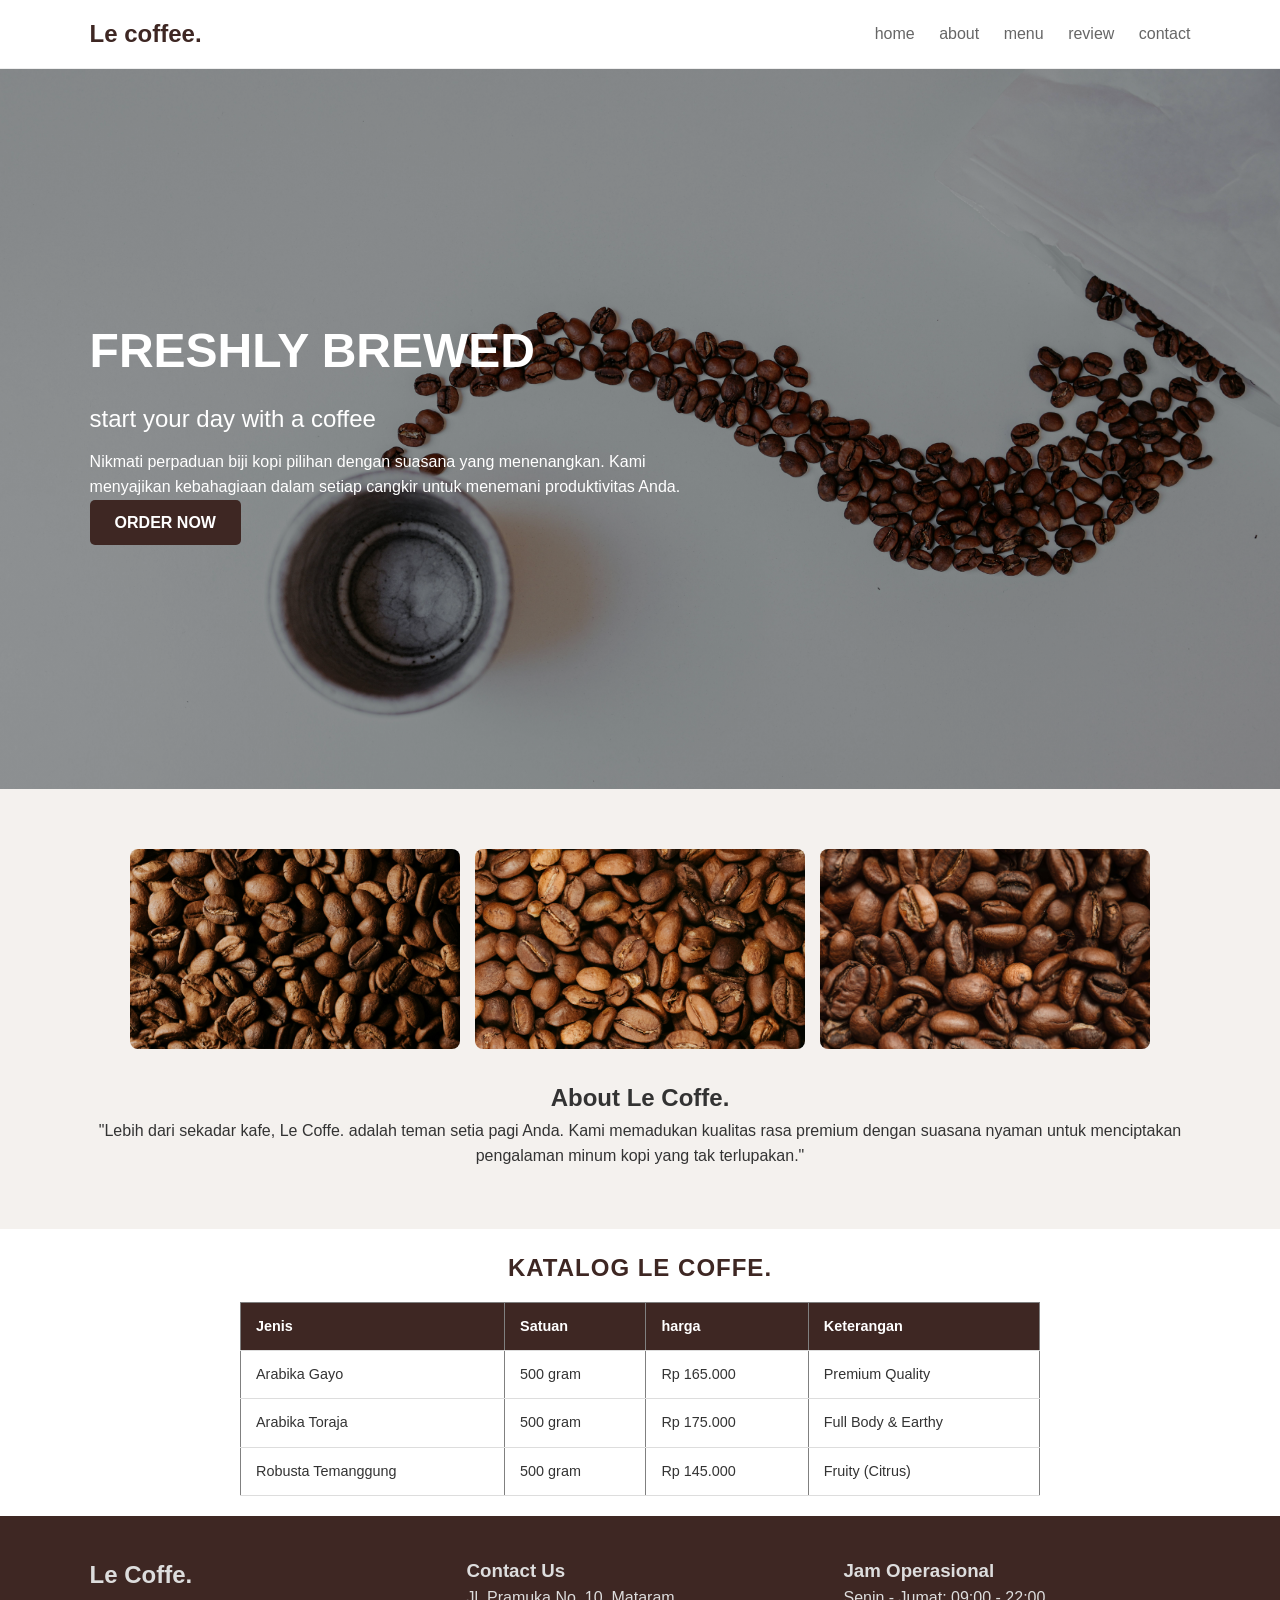
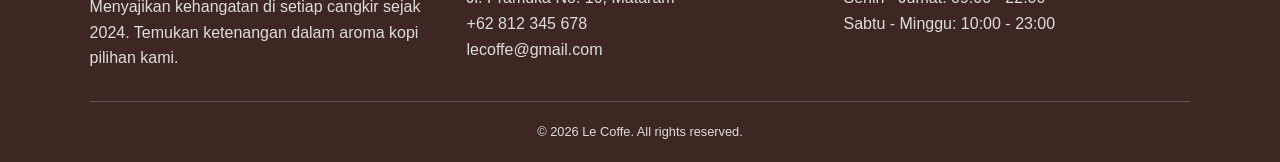
==== index.html @ 3090f11b "Test1" ====
<!DOCTYPE html>
<html lang="en">
<head>
    <meta charset="UTF-8">
    <meta name="viewport" content="width=device-width, initial-scale=1.0">
    <title>Le Coffe.</title>
    <link rel="stylesheet" href="style.css">
</head>
<body>

<header>
    <a href="#" class="logo">Le coffee.</a>
    
    <nav class="navbar">
        <a href="#home">home</a>
        <a href="#about">about</a>
        <a href="#menu">menu</a> 
        <a href="#review">review</a>
        <a href="#contact">contact</a>
    </nav>

</header>

<section class="home" id="home">
    <div class="content">
        <h3>freshly brewed</h3>
        <span>start your day with a coffee</span>
        <p>Nikmati perpaduan biji kopi pilihan dengan suasana yang menenangkan. Kami menyajikan kebahagiaan dalam setiap cangkir untuk menemani produktivitas Anda.</p>
        <a href="order.html" class="btn">ORDER NOW</a>
    </div>
</section>


<section class="foto-kopi">
    <div class="jenis-kopi">
        <img src="/images/art1.jpg" class="kopi-img">
        <img src="/images/art2.jpg" class="kopi-img">
        <img src="/images/art3.jpg" class="kopi-img">
    </div>

    <div>
        <h1>About Le Coffe.</h1>
        <p>"Lebih dari sekadar kafe, Le Coffe. adalah teman setia pagi Anda. Kami memadukan kualitas rasa premium dengan suasana nyaman untuk menciptakan pengalaman minum kopi yang tak terlupakan."</p>
    </div>
</section>

<table border="1">
    <caption>Katalog Le coffe.</caption>
    <thead>
        <tr>
            <th>Jenis</th>
            <th>Satuan</th>
            <th>harga</th>
            <th>Keterangan</th>
        </tr>
    </thead>
    <tbody>
        <tr>
            <td>Arabika Gayo</td>
            <td>500 gram</td>
            <td>Rp 165.000</td>
            <td>Premium Quality</td>
        </tr>
        <tr>
            <td>Arabika Toraja</td>
            <td>500 gram</td>
            <td>Rp 175.000</td>
            <td>Full Body & Earthy</td>
        </tr>
        <tr>
            <td>Robusta Temanggung</td>
            <td>500 gram</td>
            <td>Rp 145.000</td>
            <td>Fruity (Citrus)</td>
        </tr>
    </tbody>
</table>

<footer class="kopi-footer">
    <div class="footer-container">
        <div class="footer-section">
            <h2>Le Coffe.</h2>
            <p>Menyajikan kehangatan di setiap cangkir sejak 2024. Temukan ketenangan dalam aroma kopi pilihan kami.</p>
        </div>

        <div class="footer-section">
            <h3>Contact Us</h3>
            <ul>
                <li>Jl. Pramuka No. 10, Mataram</li>
                <li>+62 812 345 678</li>
                <li>lecoffe@gmail.com</li>
            </ul>
        </div>

        <div class="footer-section">
            <h3>Jam Operasional</h3>
            <p>Senin - Jumat: 09:00 - 22:00</p>
            <p>Sabtu - Minggu: 10:00 - 23:00</p>
        </div>
    </div>

    <div class="footer-bottom">
        <p>&copy; 2026 Le Coffe. All rights reserved.</p>
    </div>
</footer>


</body>
</html>
---- style.css ----
* {
    margin: 0; padding: 0;
    box-sizing: border-box;
    font-family: Verdana, Geneva, Tahoma, sans-serif;
    text-decoration: none;
    list-style: none;
    scrollbar-width: none;
}

body { 
    background: #fff; 
    color: #333; 
    line-height: 1.6; 
}

header {
    position: sticky; 
    top: 0;
    display: flex; 
    justify-content: space-between; 
    align-items: center;
    padding: 15px 7%;
    background: #fff;
    border-bottom: 1px solid #eee;
    z-index: 1000;
}

header .logo { 
    font-size: 1.5rem; 
    font-weight: bold; 
    color: #3e2723; 
}

header .navbar a { 
    margin-left: 20px; 
    color: #666; 
    font-size: 1rem; 
}
header .navbar a:hover { 
    color: #8d6e63; 
    text-decoration: underline;
}

.home {
    height: 80vh;
    display: flex; align-items: center;
    padding: 0 7%;
    background: linear-gradient(rgba(0,0,0,0.4), rgba(0,0,0,0.4)), url('images/home-bg.jpg') center/cover;
    color: #fff;
}

.home .content { 
    max-width: 600px; 
}

.home .content h3 { 
    font-size: 3rem; 
    text-transform: uppercase; 
}

.home .content span { 
    font-size: 1.5rem; 
    display: block; 
    margin: 10px 0; 
}

.btn, .btn-order {
    display: inline-block;
    background: #3e2723;
    color: #fff;
    padding: 10px 25px;
    border-radius: 5px;
    font-weight: bold;
    cursor: pointer;
    border: none;
}

.btn:hover, .btn-order:hover{
    background: #fff;
    color: #3e2723;
    
}

.foto-kopi { 
    padding: 60px 7%; 
    text-align: center; 
    background: #f4f1ee; 
}

.jenis-kopi { 
    display: flex; 
    justify-content: center; 
    gap: 15px; 
    margin-bottom: 30px; 
}

.kopi-img { 
    width: 30%; 
    height: 200px; 
    object-fit: cover; 
    border-radius: 8px; 
}

table {
    width: 100%;
    max-width: 800px;
    margin: 20px auto;
    border-collapse: collapse; 
    background-color: #fff;
    font-size: 0.9rem;
}

caption {
    font-size: 1.5rem;
    font-weight: bold;
    color: #3e2723;
    margin-bottom: 15px;
    text-transform: uppercase;
    letter-spacing: 1px;
}

thead {
    background-color: #3e2723;
    color: #fff;
}

th, td {
    padding: 12px 15px;
    text-align: left;
    border-bottom: 1px solid #ddd;
}

.kopi-footer { 
    background: #3e2723; 
    color: #ddd; 
    padding: 40px 7% 20px; 
}

.footer-container { 
    display: flex; 
    flex-wrap: wrap; 
    justify-content: space-between; 
    gap: 30px;
}

.footer-section { 
    flex: 1; 
    min-width: 200px; 
}

.footer-bottom { 
    text-align: center; 
    margin-top: 30px; 
    padding-top: 20px; 
    border-top: 1px solid #555; 
    font-size: 0.8rem; 
}

/* Order  */

.order-container { 
    min-height: 100vh; 
    display: flex; 
    justify-content: center; 
    align-items: center; 
    background: #f4f1ee; 
}

.order-card { 
    background: #fff; 
    padding: 30px; 
    width: 100%; 
    max-width: 400px; 
    border-radius: 8px; 
}

.form-group { 
    margin-bottom: 15px;
    text-align: left; 
}

.form-group label { 
    display: block; 
    font-size: 0.8rem; 
    margin-bottom: 5px; 
    color: #777; 
}

.form-group input:focus, .form-group textarea:focus { 
    background-color: #f4f1ee;
}

.form-group input, .form-group textarea {
    width: 100%; 
    padding: 10px; 
    border: 1px solid #ddd; 
    border-radius: 4px;
}
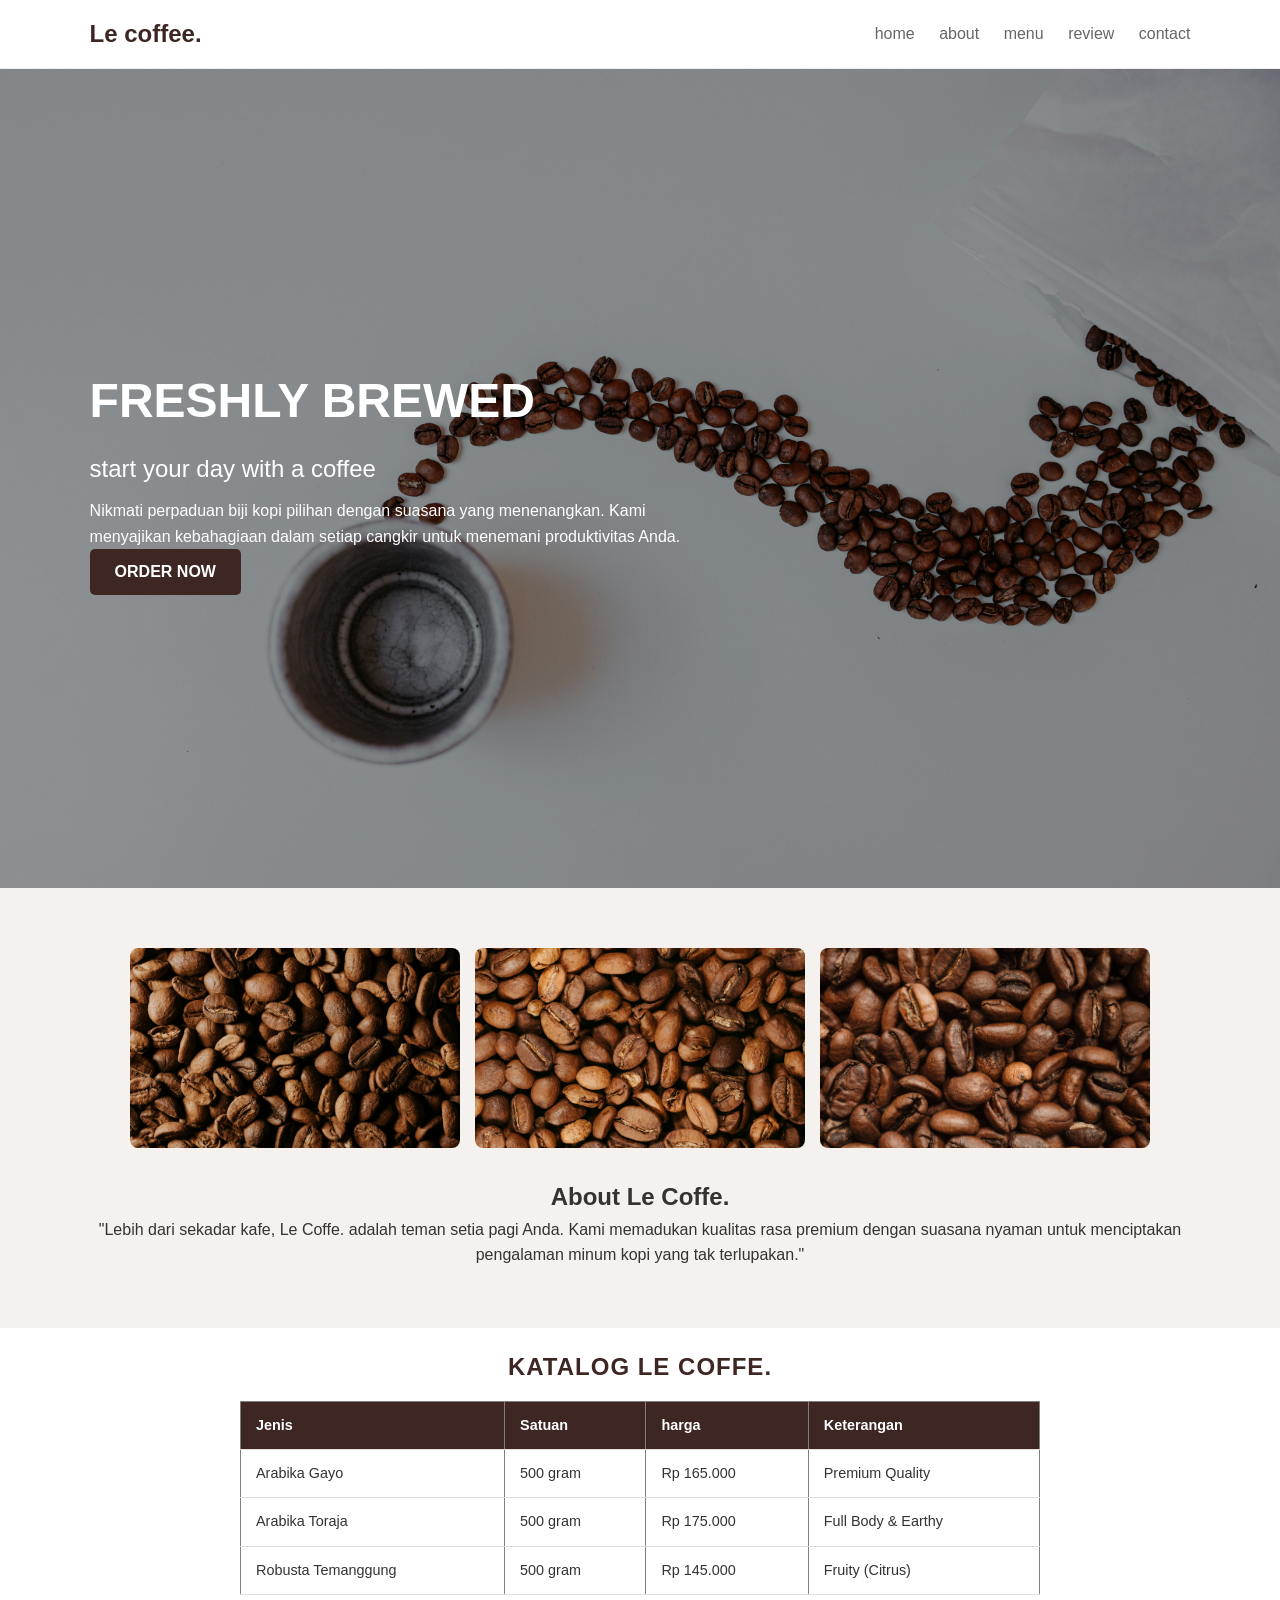
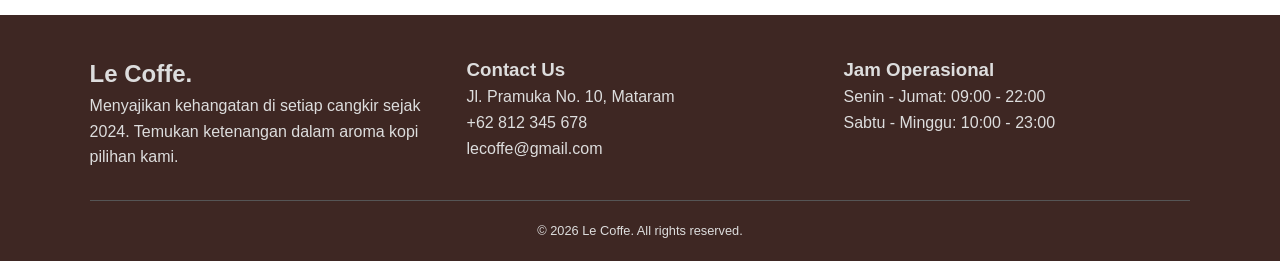
==== commit d91efd38: "test2" ====
--- a/index.html
+++ b/index.html
@@ -4,7 +4,7 @@
     <meta charset="UTF-8">
     <meta name="viewport" content="width=device-width, initial-scale=1.0">
     <title>Le Coffe.</title>
-    <link rel="stylesheet" href="style.css">
+    <link rel="stylesheet" href="/Style/style.css">
 </head>
 <body>
 
@@ -21,21 +21,22 @@
 
 </header>
 
-<section class="home" id="home">
+<section class="home" id="home" style="background: linear-gradient(rgba(0,0,0,0.4), rgba(0,0,0,0.4)), url('images/home-bg.jpg') center/cover;
+">
     <div class="content">
         <h3>freshly brewed</h3>
         <span>start your day with a coffee</span>
         <p>Nikmati perpaduan biji kopi pilihan dengan suasana yang menenangkan. Kami menyajikan kebahagiaan dalam setiap cangkir untuk menemani produktivitas Anda.</p>
-        <a href="order.html" class="btn">ORDER NOW</a>
+        <a href="/html/order.html" class="btn">ORDER NOW</a>
     </div>
 </section>
 
 
 <section class="foto-kopi">
     <div class="jenis-kopi">
-        <img src="/images/art1.jpg" class="kopi-img">
-        <img src="/images/art2.jpg" class="kopi-img">
-        <img src="/images/art3.jpg" class="kopi-img">
+        <img src="images/art1.jpg" class="kopi-img" alt="foto1">
+        <img src="images/art2.jpg" class="kopi-img" alt="foto1">
+        <img src="images/art3.jpg" class="kopi-img" alt="foto1">
     </div>
 
     <div>
--- a/Style/style.css
+++ b/Style/style.css
@@ -0,0 +1,206 @@
+* {
+    margin: 0; padding: 0;
+    box-sizing: border-box;
+    font-family: Verdana, Geneva, Tahoma, sans-serif;
+    text-decoration: none;
+    list-style: none;
+    scrollbar-width: none;
+}
+
+body { 
+    background: #fff; 
+    color: #333; 
+    line-height: 1.6; 
+}
+
+header {
+    position: sticky; 
+    top: 0;
+    display: flex; 
+    justify-content: space-between; 
+    align-items: center;
+    padding: 15px 7%;
+    background: #fff;
+    border-bottom: 1px solid #eee;
+    z-index: 1000;
+}
+
+header .logo { 
+    font-size: 1.5rem; 
+    font-weight: bold; 
+    color: #3e2723; 
+}
+
+header .navbar a { 
+    margin-left: 20px; 
+    color: #666; 
+    font-size: 1rem; 
+}
+header .navbar a:hover { 
+    color: #8d6e63; 
+    text-decoration: underline;
+}
+
+.home {
+    height: 91vh;
+    display: flex; 
+    align-items: center;
+    padding: 0 7%;
+    background: linear-gradient(rgba(0,0,0,0.4), rgba(0,0,0,0.4)), url('images/home-bg.jpg') center/cover;
+    color: #fff;
+}
+
+.home .content { 
+    max-width: 600px; 
+}
+
+.home .content h3 { 
+    font-size: 3rem; 
+    text-transform: uppercase; 
+}
+
+.home .content span { 
+    font-size: 1.5rem; 
+    display: block; 
+    margin: 10px 0; 
+}
+
+.btn, .btn-order {
+    display: inline-block;
+    background: #3e2723;
+    color: #fff;
+    padding: 10px 25px;
+    border-radius: 5px;
+    font-weight: bold;
+    cursor: pointer;
+    border: none;
+}
+
+.btn:hover, .btn-order:hover{
+    background: #fff;
+    color: #3e2723;
+    
+}
+
+.foto-kopi { 
+    padding: 60px 7%; 
+    text-align: center; 
+    background: #f4f1ee; 
+}
+
+.jenis-kopi { 
+    display: flex; 
+    justify-content: center; 
+    gap: 15px; 
+    margin-bottom: 30px; 
+}
+
+.kopi-img { 
+    width: 30%; 
+    height: 200px; 
+    object-fit: cover; 
+    border-radius: 8px; 
+}
+
+table {
+    width: 100%;
+    max-width: 800px;
+    margin: 20px auto;
+    border-collapse: collapse; 
+    background-color: #fff;
+    font-size: 0.9rem;
+}
+
+caption {
+    font-size: 1.5rem;
+    font-weight: bold;
+    color: #3e2723;
+    margin-bottom: 15px;
+    text-transform: uppercase;
+    letter-spacing: 1px;
+}
+
+thead {
+    background-color: #3e2723;
+    color: #fff;
+}
+
+th, td {
+    padding: 12px 15px;
+    text-align: left;
+    border-bottom: 1px solid #ddd;
+}
+
+.kopi-footer { 
+    background: #3e2723; 
+    color: #ddd; 
+    padding: 40px 7% 20px; 
+}
+
+.footer-container { 
+    display: flex; 
+    flex-wrap: wrap; 
+    justify-content: space-between; 
+    gap: 30px;
+}
+
+.footer-section { 
+    flex: 1; 
+    min-width: 200px; 
+}
+
+.footer-bottom { 
+    text-align: center; 
+    margin-top: 30px; 
+    padding-top: 20px; 
+    border-top: 1px solid #555; 
+    font-size: 0.8rem; 
+}
+
+/* Order  */
+
+.order-container { 
+    min-height: 100vh; 
+    display: flex; 
+    justify-content: center; 
+    align-items: center; 
+    background: #f4f1ee; 
+}
+
+.order-card { 
+    background: #fff; 
+    padding: 30px; 
+    width: 100%; 
+    max-width: 400px; 
+    border-radius: 8px; 
+}
+
+.form-group { 
+    margin-bottom: 15px;
+    text-align: left; 
+}
+
+.form-group label { 
+    display: block; 
+    font-size: 0.8rem; 
+    margin-bottom: 5px; 
+    color: #777; 
+}
+
+.form-group input:focus, .form-group textarea:focus { 
+    background-color: #f4f1ee;
+}
+
+.form-group input, .form-group textarea {
+    width: 100%; 
+    padding: 10px; 
+    border: 1px solid #ddd; 
+    border-radius: 4px;
+}
+
+
+#namaError, #emailError, #passwordHPError, #alamatError{
+    user-select: none;
+    font-size: 0.7rem;
+    color: white;
+}
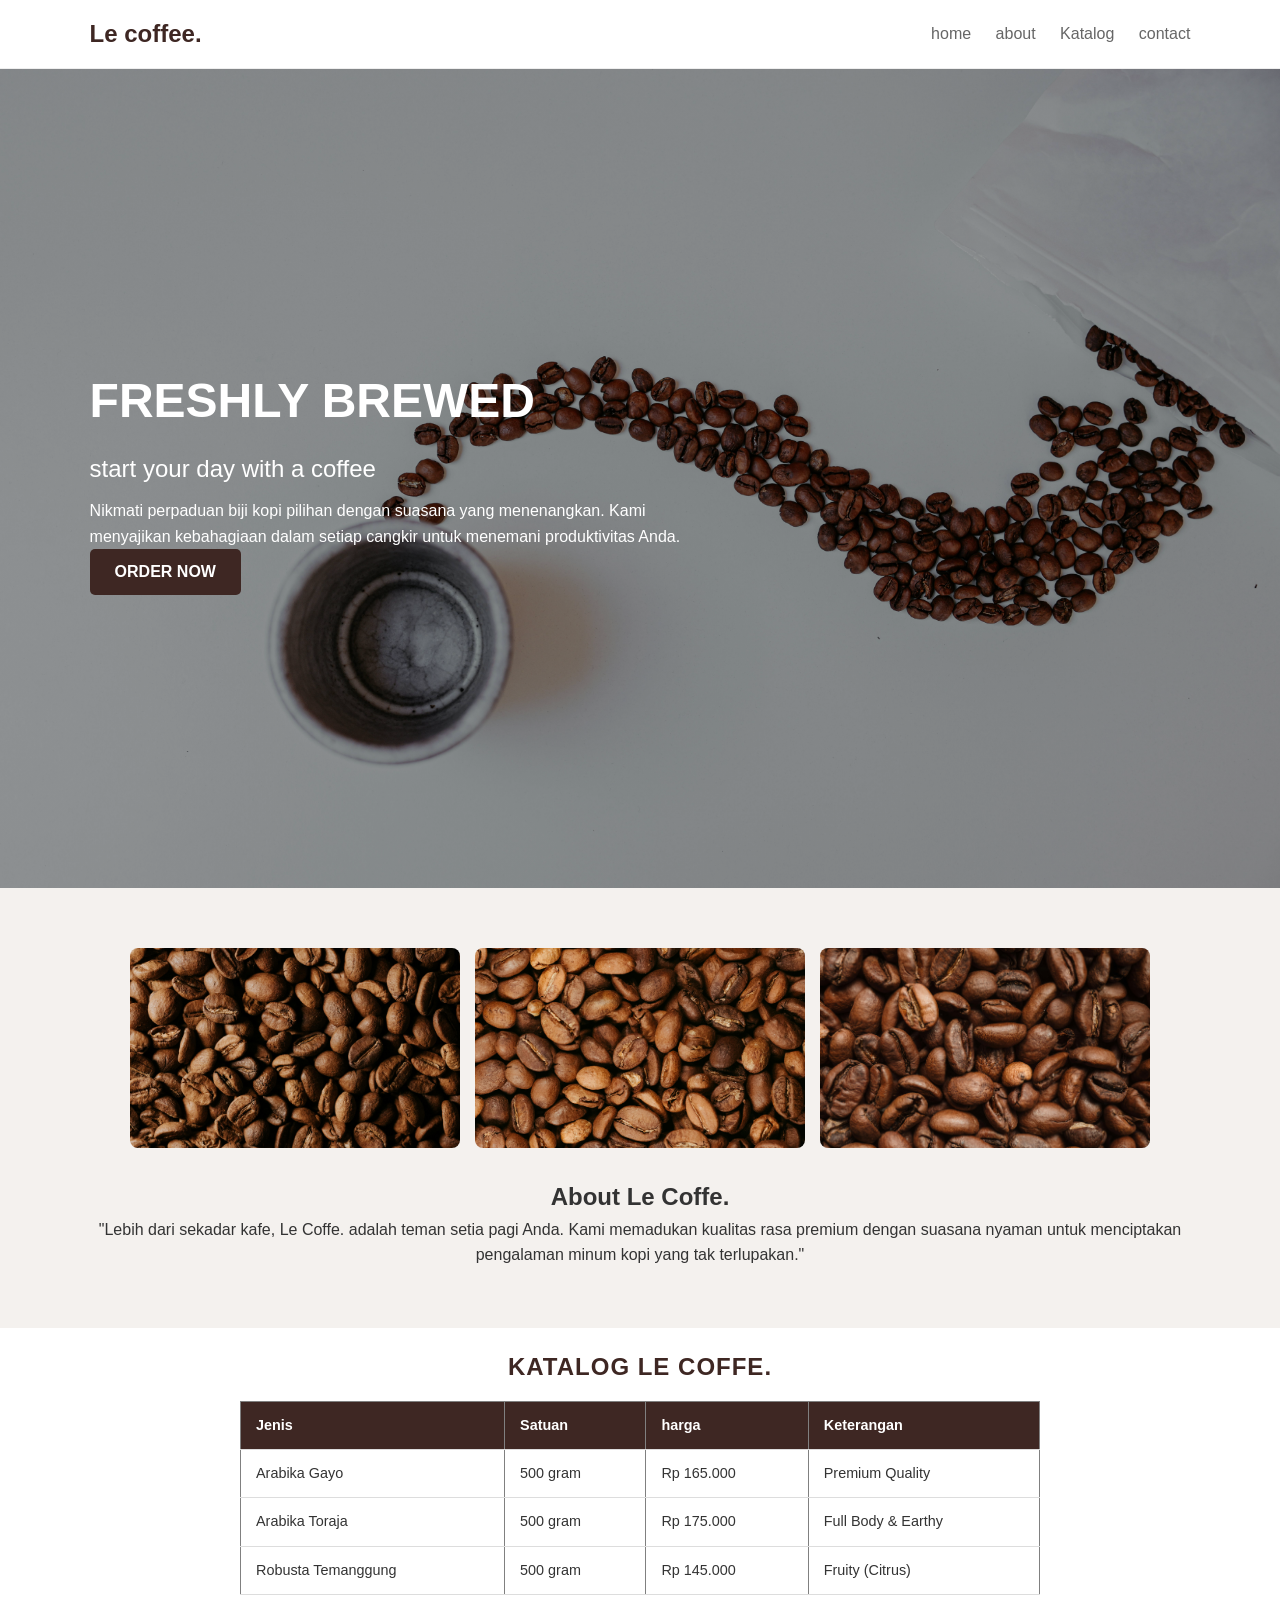
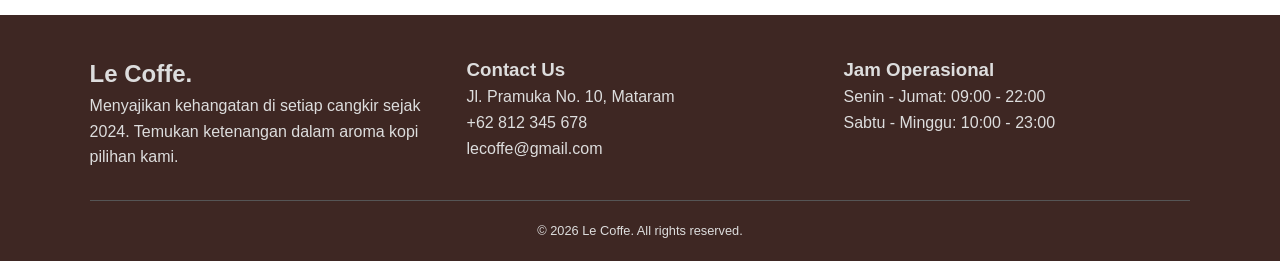
==== commit 359277c5: "tes" ====
--- a/index.html
+++ b/index.html
@@ -4,35 +4,34 @@
     <meta charset="UTF-8">
     <meta name="viewport" content="width=device-width, initial-scale=1.0">
     <title>Le Coffe.</title>
-    <link rel="stylesheet" href="/Style/style.css">
+    <link rel="stylesheet" href="Style/style.css">
 </head>
-<body>
+<body id="top">
 
 <header>
-    <a href="#" class="logo">Le coffee.</a>
+    <a href="#top" class="logo">Le coffee.</a>
     
     <nav class="navbar">
-        <a href="#home">home</a>
-        <a href="#about">about</a>
-        <a href="#menu">menu</a> 
-        <a href="#review">review</a>
+        <a href="#top">home</a>
+        <a href="#foto-kopi">about</a>
+        <a href="#menu">Katalog</a> 
         <a href="#contact">contact</a>
     </nav>
 
 </header>
 
-<section class="home" id="home" style="background: linear-gradient(rgba(0,0,0,0.4), rgba(0,0,0,0.4)), url('images/home-bg.jpg') center/cover;
+<section class="home" style="background: linear-gradient(rgba(0,0,0,0.4), rgba(0,0,0,0.4)), url('images/home-bg.jpg') center/cover;
 ">
     <div class="content">
         <h3>freshly brewed</h3>
         <span>start your day with a coffee</span>
         <p>Nikmati perpaduan biji kopi pilihan dengan suasana yang menenangkan. Kami menyajikan kebahagiaan dalam setiap cangkir untuk menemani produktivitas Anda.</p>
-        <a href="/html/order.html" class="btn">ORDER NOW</a>
+        <a href="html/order.html" class="btn">ORDER NOW</a>
     </div>
 </section>
 
 
-<section class="foto-kopi">
+<section class="foto-kopi" id="foto-kopi">
     <div class="jenis-kopi">
         <img src="images/art1.jpg" class="kopi-img" alt="foto1">
         <img src="images/art2.jpg" class="kopi-img" alt="foto1">
@@ -45,7 +44,7 @@
     </div>
 </section>
 
-<table border="1">
+<table border="1" id="menu">
     <caption>Katalog Le coffe.</caption>
     <thead>
         <tr>
@@ -77,7 +76,7 @@
     </tbody>
 </table>
 
-<footer class="kopi-footer">
+<footer class="kopi-footer" id="contact">
     <div class="footer-container">
         <div class="footer-section">
             <h2>Le Coffe.</h2>
--- a/Style/style.css
+++ b/Style/style.css
@@ -1,4 +1,5 @@
 * {
+    scroll-behavior: smooth;
     margin: 0; padding: 0;
     box-sizing: border-box;
     font-family: Verdana, Geneva, Tahoma, sans-serif;
